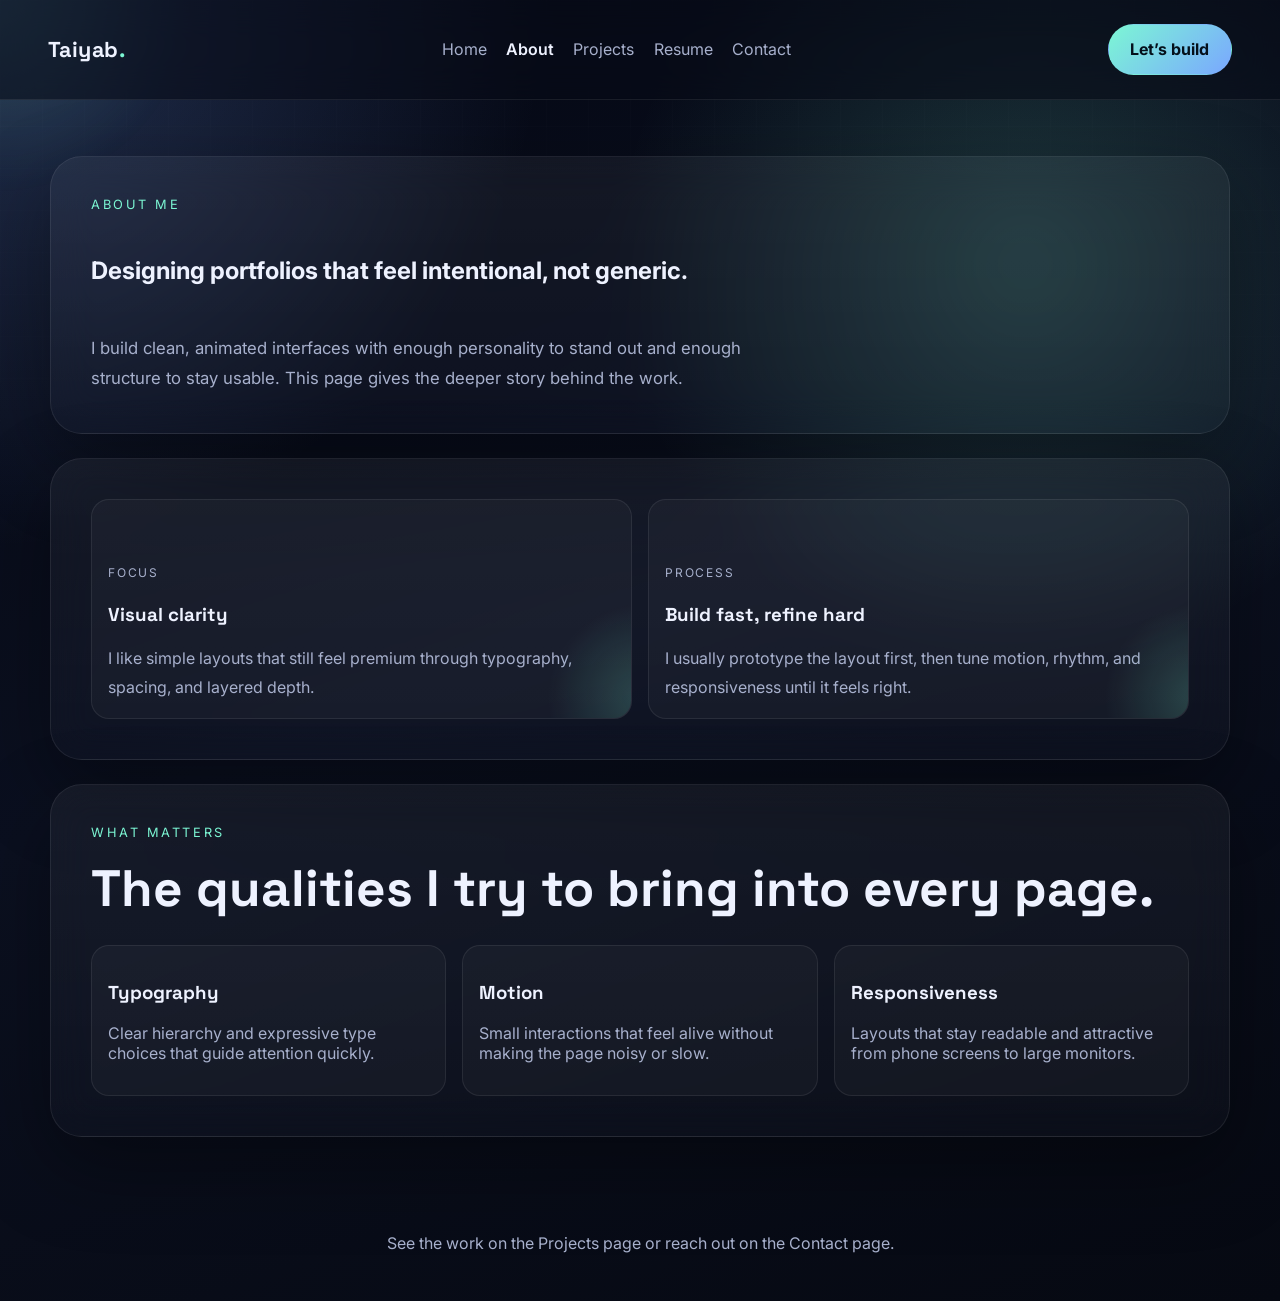
==== about.html @ 10c38002 "Move site files to repository root" ====
<!DOCTYPE html>
<html lang="en">
<head>
    <meta charset="UTF-8">
    <meta name="viewport" content="width=device-width, initial-scale=1.0">
    <meta name="theme-color" content="#0b1020">
    <title>About | Taiyab Portfolio</title>
    <link rel="stylesheet" href="style.css">
</head>
<body>
    <div class="cursor-glow" aria-hidden="true"></div>

    <header class="site-header">
        <a class="brand" href="index.html">Taiyab<span>.</span></a>
        <nav class="site-nav" aria-label="Primary">
            <a href="index.html">Home</a>
            <a href="about.html" aria-current="page">About</a>
            <a href="projects.html">Projects</a>
            <a href="resume.html">Resume</a>
            <a href="contact.html">Contact</a>
        </nav>
        <a class="header-cta" href="contact.html">Let’s build</a>
    </header>

    <main>
        <section class="section page-hero reveal">
            <p class="eyebrow">About me</p>
            <h1>Designing portfolios that feel intentional, not generic.</h1>
            <p class="lead">I build clean, animated interfaces with enough personality to stand out and enough structure to stay usable. This page gives the deeper story behind the work.</p>
        </section>

        <section class="section reveal">
            <div class="about-grid page-about-grid">
                <article class="project-card">
                    <p class="project-tag">Focus</p>
                    <h3>Visual clarity</h3>
                    <p>I like simple layouts that still feel premium through typography, spacing, and layered depth.</p>
                </article>
                <article class="project-card">
                    <p class="project-tag">Process</p>
                    <h3>Build fast, refine hard</h3>
                    <p>I usually prototype the layout first, then tune motion, rhythm, and responsiveness until it feels right.</p>
                </article>
            </div>
        </section>

        <section class="section reveal">
            <div class="section-heading">
                <p class="eyebrow">What matters</p>
                <h2>The qualities I try to bring into every page.</h2>
            </div>
            <div class="service-list">
                <article>
                    <h3>Typography</h3>
                    <p>Clear hierarchy and expressive type choices that guide attention quickly.</p>
                </article>
                <article>
                    <h3>Motion</h3>
                    <p>Small interactions that feel alive without making the page noisy or slow.</p>
                </article>
                <article>
                    <h3>Responsiveness</h3>
                    <p>Layouts that stay readable and attractive from phone screens to large monitors.</p>
                </article>
            </div>
        </section>
    </main>

    <footer class="site-footer">
        <p>See the work on the Projects page or reach out on the Contact page.</p>
    </footer>

    <script src="script.js"></script>
</body>
</html>
---- style.css ----
@import url('https://fonts.googleapis.com/css2?family=Inter:wght@400;500;600;700;800&family=Space+Grotesk:wght@400;500;700&display=swap');

:root {
    --bg: #070b17;
    --bg-soft: rgba(14, 21, 40, 0.72);
    --surface: rgba(18, 26, 48, 0.78);
    --surface-strong: rgba(24, 34, 60, 0.92);
    --text: #eef2ff;
    --muted: #a7b0cc;
    --line: rgba(255, 255, 255, 0.08);
    --accent: #7cf7d4;
    --accent-strong: #7aa7ff;
    --accent-warm: #ffb36b;
    --shadow: 0 30px 80px rgba(0, 0, 0, 0.35);
    --radius-xl: 32px;
    --radius-lg: 24px;
    --radius-md: 18px;
}

* {
    box-sizing: border-box;
}

html {
    scroll-behavior: smooth;
}

body {
    margin: 0;
    font-family: 'Inter', sans-serif;
    color: var(--text);
    background:
        radial-gradient(circle at top left, rgba(122, 167, 255, 0.25), transparent 30%),
        radial-gradient(circle at 80% 20%, rgba(124, 247, 212, 0.18), transparent 28%),
        linear-gradient(160deg, #050814 0%, #0b1020 48%, #060912 100%);
    min-height: 100vh;
    overflow-x: hidden;
}

body::before {
    content: '';
    position: fixed;
    inset: 0;
    pointer-events: none;
    background-image: linear-gradient(rgba(255, 255, 255, 0.02) 1px, transparent 1px), linear-gradient(90deg, rgba(255, 255, 255, 0.02) 1px, transparent 1px);
    background-size: 42px 42px;
    mask-image: linear-gradient(to bottom, rgba(0, 0, 0, 0.6), transparent 85%);
}

a {
    color: inherit;
    text-decoration: none;
}

button,
input,
textarea {
    font: inherit;
}

.cursor-glow {
    position: fixed;
    top: 0;
    left: 0;
    width: 420px;
    height: 420px;
    background: radial-gradient(circle, rgba(124, 247, 212, 0.16), transparent 65%);
    transform: translate(-50%, -50%);
    pointer-events: none;
    filter: blur(16px);
    opacity: 0.9;
    transition: transform 0.15s ease;
    z-index: 0;
}

.site-header,
main,
.site-footer {
    position: relative;
    z-index: 1;
}

.site-header {
    display: flex;
    align-items: center;
    justify-content: space-between;
    gap: 1rem;
    padding: 1.5rem clamp(1.25rem, 4vw, 3rem);
    position: sticky;
    top: 0;
    backdrop-filter: blur(18px);
    background: rgba(7, 11, 23, 0.58);
    border-bottom: 1px solid var(--line);
}

.brand,
.section h2,
.hero h1,
.profile-card h2,
.project-card h3,
.service-list h3,
.contact-section h2 {
    font-family: 'Space Grotesk', sans-serif;
}

.brand {
    font-size: 1.35rem;
    font-weight: 700;
    letter-spacing: 0.02em;
}

.brand span {
    color: var(--accent);
}

.site-nav {
    display: flex;
    gap: 1.2rem;
    color: var(--muted);
}

.site-nav a:hover,
.site-nav a:focus-visible {
    color: var(--text);
}

.site-nav a[aria-current='page'] {
    color: var(--text);
    font-weight: 600;
}

.header-cta,
.button {
    border-radius: 999px;
    padding: 0.9rem 1.35rem;
    border: 1px solid transparent;
    transition: transform 0.2s ease, border-color 0.2s ease, background 0.2s ease;
}

.header-cta,
.button-primary {
    background: linear-gradient(135deg, var(--accent), var(--accent-strong));
    color: #04101b;
    font-weight: 700;
}

.button-secondary {
    border-color: var(--line);
    background: rgba(255, 255, 255, 0.03);
}

.header-cta:hover,
.button:hover,
.filter:hover,
.filter.active {
    transform: translateY(-2px);
}

main {
    width: min(1180px, calc(100% - 2rem));
    margin: 0 auto;
    padding: 2rem 0 5rem;
}

.hero {
    display: grid;
    grid-template-columns: 1.15fr 0.85fr;
    gap: 1.5rem;
    align-items: stretch;
    min-height: calc(100vh - 140px);
    padding: 2rem 0 1rem;
}

.hero-copy,
.hero-panel,
.section,
.contact-section {
    background: linear-gradient(180deg, rgba(255, 255, 255, 0.05), rgba(255, 255, 255, 0.02));
    border: 1px solid var(--line);
    border-radius: var(--radius-xl);
    box-shadow: var(--shadow);
    backdrop-filter: blur(20px);
}

.hero-copy {
    padding: clamp(1.5rem, 4vw, 3rem);
    display: flex;
    flex-direction: column;
    justify-content: center;
}

.eyebrow {
    text-transform: uppercase;
    letter-spacing: 0.2em;
    font-size: 0.8rem;
    color: var(--accent);
    margin: 0 0 1rem;
}

.hero h1 {
    margin: 0;
    font-size: clamp(3rem, 7vw, 6rem);
    line-height: 0.95;
    max-width: 12ch;
}

.lead,
.about-grid p,
.project-card p,
.service-list p,
.contact-section p,
.site-footer p,
.profile-note,
.profile-role {
    color: var(--muted);
}

.lead {
    max-width: 60ch;
    font-size: 1.05rem;
    line-height: 1.8;
    margin: 1.25rem 0 0;
}

.hero-actions {
    display: flex;
    flex-wrap: wrap;
    gap: 0.85rem;
    margin: 2rem 0 0;
}

.quick-stats {
    display: grid;
    grid-template-columns: repeat(3, minmax(0, 1fr));
    gap: 0.85rem;
    list-style: none;
    padding: 0;
    margin: 2rem 0 0;
}

.quick-stats li,
.mini-grid article,
.service-list article,
.project-card {
    background: rgba(255, 255, 255, 0.03);
    border: 1px solid var(--line);
    border-radius: var(--radius-md);
}

.quick-stats li {
    padding: 1rem;
}

.quick-stats strong,
.mini-grid strong {
    display: block;
    font-size: 1.35rem;
    margin-bottom: 0.3rem;
}

.hero-panel {
    padding: 1.5rem;
    display: flex;
    flex-direction: column;
    gap: 1rem;
}

.panel-top {
    display: flex;
    align-items: center;
    gap: 0.65rem;
    color: var(--muted);
}

.status-dot {
    width: 0.8rem;
    height: 0.8rem;
    border-radius: 50%;
    background: var(--accent);
    box-shadow: 0 0 0 0.35rem rgba(124, 247, 212, 0.14);
}

.profile-card {
    display: flex;
    gap: 1rem;
    align-items: center;
    padding: 1.1rem;
    border-radius: var(--radius-lg);
    background: linear-gradient(135deg, rgba(122, 167, 255, 0.14), rgba(124, 247, 212, 0.08));
    border: 1px solid rgba(255, 255, 255, 0.1);
}

.profile-avatar {
    width: 4.25rem;
    aspect-ratio: 1;
    border-radius: 24px;
    display: grid;
    place-items: center;
    font-family: 'Space Grotesk', sans-serif;
    font-size: 1.9rem;
    font-weight: 700;
    background: linear-gradient(135deg, var(--accent-warm), var(--accent-strong));
    color: #09111f;
}

.profile-card h2,
.section h2,
.contact-section h2 {
    margin: 0.1rem 0;
    font-size: clamp(2rem, 4vw, 3.25rem);
}

.profile-role {
    margin: 0;
}

.mini-grid {
    display: grid;
    grid-template-columns: repeat(2, minmax(0, 1fr));
    gap: 0.85rem;
}

.mini-grid article,
.service-list article,
.project-card {
    padding: 1rem;
}

.section {
    margin-top: 1.5rem;
    padding: clamp(1.5rem, 4vw, 2.5rem);
}

.section-heading {
    margin-bottom: 1.5rem;
}

.page-hero {
    display: grid;
    gap: 0.5rem;
}

.section-heading-row {
    display: flex;
    align-items: end;
    justify-content: space-between;
    gap: 1rem;
}

.about-grid,
.service-list,
.project-grid,
.contact-section {
    display: grid;
    gap: 1rem;
}

.about-grid {
    grid-template-columns: repeat(2, minmax(0, 1fr));
}

.page-about-grid {
    grid-template-columns: repeat(2, minmax(0, 1fr));
}

.about-grid p {
    line-height: 1.8;
    margin: 0;
}

.filter-group {
    display: flex;
    flex-wrap: wrap;
    gap: 0.6rem;
}

.filter {
    border: 1px solid var(--line);
    background: rgba(255, 255, 255, 0.03);
    color: var(--text);
    padding: 0.7rem 1rem;
    border-radius: 999px;
    cursor: pointer;
}

.project-grid,
.service-list {
    grid-template-columns: repeat(3, minmax(0, 1fr));
}

.project-card {
    min-height: 220px;
    display: flex;
    flex-direction: column;
    justify-content: end;
    position: relative;
    overflow: hidden;
}

.project-card::before {
    content: '';
    position: absolute;
    inset: auto -20% -35% auto;
    width: 12rem;
    height: 12rem;
    border-radius: 50%;
    background: radial-gradient(circle, rgba(124, 247, 212, 0.2), transparent 70%);
}

.project-tag {
    color: var(--accent);
    text-transform: uppercase;
    letter-spacing: 0.15em;
    font-size: 0.75rem;
}

.contact-section {
    grid-template-columns: 0.9fr 1.1fr;
    align-items: start;
}

.resume-grid {
    grid-template-columns: repeat(3, minmax(0, 1fr));
}

.timeline {
    display: grid;
    gap: 1rem;
}

.timeline-item {
    padding: 1.15rem;
    border-radius: var(--radius-md);
    border: 1px solid var(--line);
    background: rgba(255, 255, 255, 0.03);
}

.timeline-item span {
    color: var(--accent);
    text-transform: uppercase;
    letter-spacing: 0.15em;
    font-size: 0.75rem;
}

.timeline-item strong {
    display: block;
    margin: 0.5rem 0;
    font-size: 1.15rem;
}

.contact-links {
    margin-top: 1rem;
}

.contact-form {
    display: grid;
    gap: 0.9rem;
}

.contact-form label {
    display: grid;
    gap: 0.45rem;
    color: var(--muted);
}

.contact-form input,
.contact-form textarea {
    width: 100%;
    border-radius: 18px;
    border: 1px solid var(--line);
    background: rgba(255, 255, 255, 0.04);
    color: var(--text);
    padding: 1rem;
    outline: none;
}

.contact-form input:focus,
.contact-form textarea:focus {
    border-color: rgba(124, 247, 212, 0.45);
    box-shadow: 0 0 0 4px rgba(124, 247, 212, 0.08);
}

.site-footer {
    width: min(1180px, calc(100% - 2rem));
    margin: 0 auto;
    padding: 0 0 2rem;
    text-align: center;
}

.reveal {
    opacity: 0;
    transform: translateY(24px);
    transition: opacity 0.8s ease, transform 0.8s ease;
}

.reveal.visible {
    opacity: 1;
    transform: translateY(0);
}

@media (max-width: 980px) {
    .hero,
    .contact-section,
    .about-grid,
    .project-grid,
    .service-list,
    .resume-grid,
    .page-about-grid {
        grid-template-columns: 1fr;
    }

    .site-nav {
        display: none;
    }

    .section-heading-row {
        align-items: start;
        flex-direction: column;
    }
}

@media (max-width: 640px) {
    .site-header {
        padding-inline: 1rem;
    }

    main,
    .site-footer {
        width: min(100% - 1rem, 1180px);
    }

    .hero-copy,
    .hero-panel,
    .section,
    .contact-section {
        border-radius: 24px;
    }

    .quick-stats,
    .mini-grid {
        grid-template-columns: 1fr 1fr;
    }

    .hero h1 {
        max-width: 100%;
    }
}
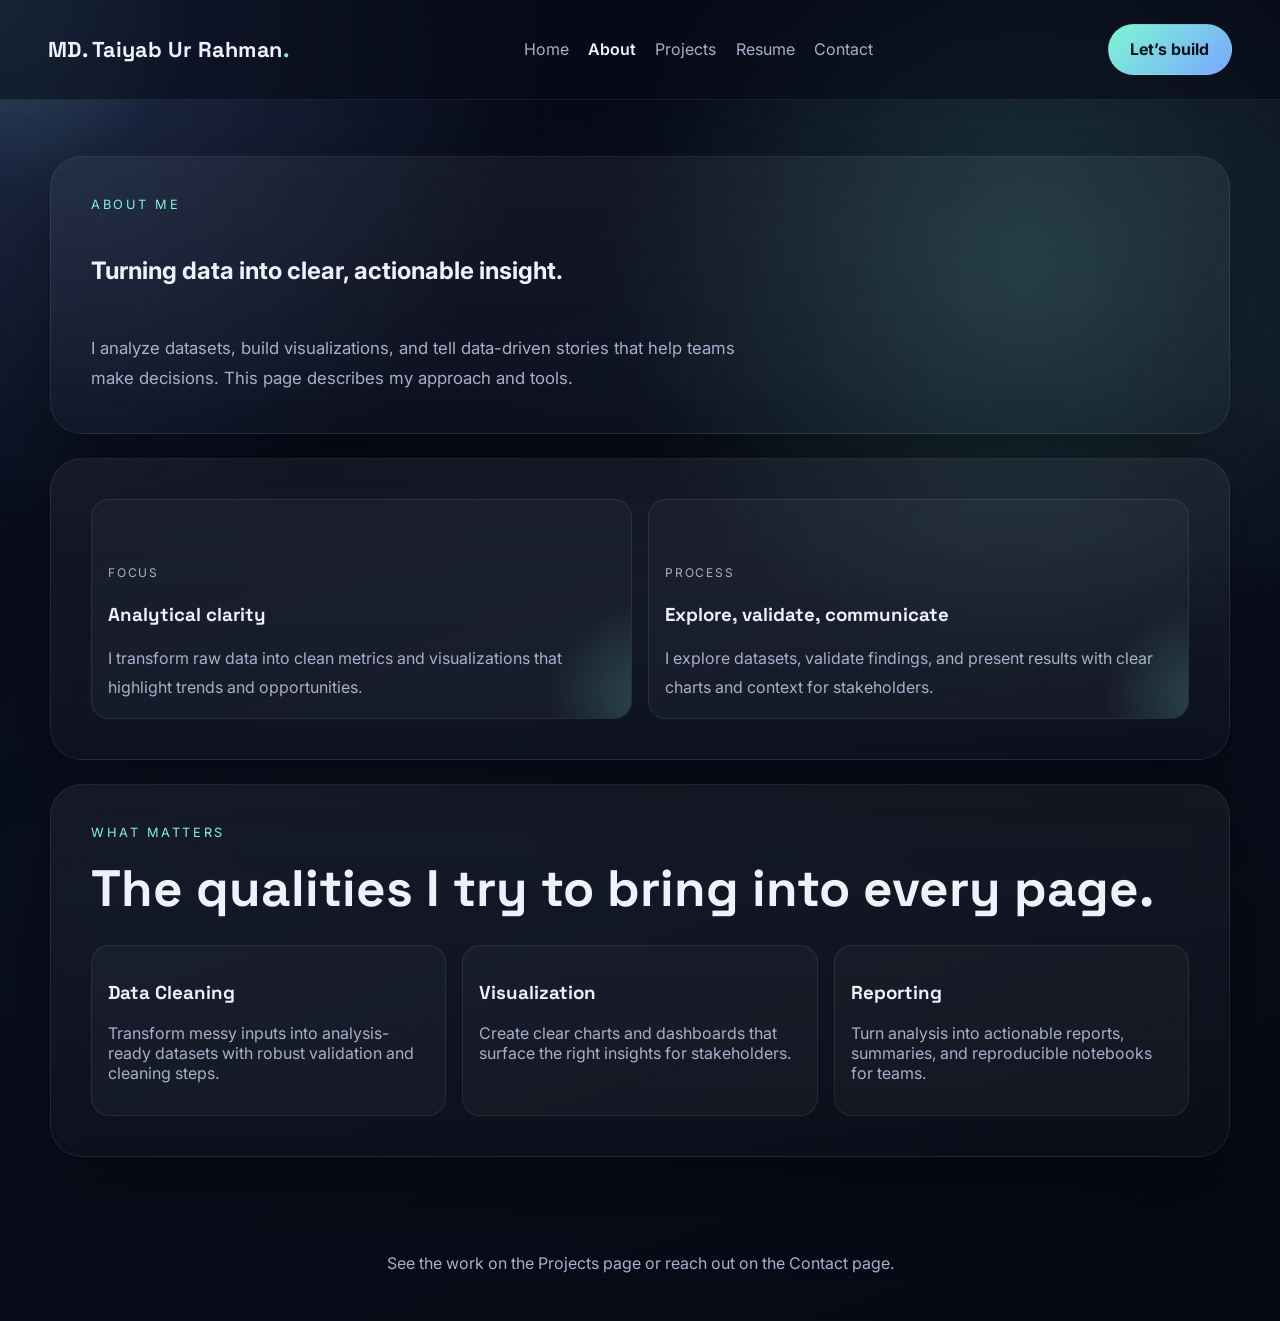
==== commit 829cadf5: "Update about.html" ====
--- a/about.html
+++ b/about.html
@@ -4,14 +4,14 @@
     <meta charset="UTF-8">
     <meta name="viewport" content="width=device-width, initial-scale=1.0">
     <meta name="theme-color" content="#0b1020">
-    <title>About | Taiyab Portfolio</title>
+    <title>About | MD. Taiyab Ur Rahman — Junior Data Analyst</title>
     <link rel="stylesheet" href="style.css">
 </head>
 <body>
     <div class="cursor-glow" aria-hidden="true"></div>
 
     <header class="site-header">
-        <a class="brand" href="index.html">Taiyab<span>.</span></a>
+        <a class="brand" href="index.html">MD. Taiyab Ur Rahman<span>.</span></a>
         <nav class="site-nav" aria-label="Primary">
             <a href="index.html">Home</a>
             <a href="about.html" aria-current="page">About</a>
@@ -19,27 +19,27 @@
             <a href="resume.html">Resume</a>
             <a href="contact.html">Contact</a>
         </nav>
-        <a class="header-cta" href="contact.html">Let’s build</a>
+        <a class="header-cta" href="build.html">Let’s build</a>
     </header>
 
     <main>
         <section class="section page-hero reveal">
             <p class="eyebrow">About me</p>
-            <h1>Designing portfolios that feel intentional, not generic.</h1>
-            <p class="lead">I build clean, animated interfaces with enough personality to stand out and enough structure to stay usable. This page gives the deeper story behind the work.</p>
+            <h1>Turning data into clear, actionable insight.</h1>
+            <p class="lead">I analyze datasets, build visualizations, and tell data-driven stories that help teams make decisions. This page describes my approach and tools.</p>
         </section>
 
         <section class="section reveal">
             <div class="about-grid page-about-grid">
                 <article class="project-card">
                     <p class="project-tag">Focus</p>
-                    <h3>Visual clarity</h3>
-                    <p>I like simple layouts that still feel premium through typography, spacing, and layered depth.</p>
+                    <h3>Analytical clarity</h3>
+                    <p>I transform raw data into clean metrics and visualizations that highlight trends and opportunities.</p>
                 </article>
                 <article class="project-card">
                     <p class="project-tag">Process</p>
-                    <h3>Build fast, refine hard</h3>
-                    <p>I usually prototype the layout first, then tune motion, rhythm, and responsiveness until it feels right.</p>
+                    <h3>Explore, validate, communicate</h3>
+                    <p>I explore datasets, validate findings, and present results with clear charts and context for stakeholders.</p>
                 </article>
             </div>
         </section>
@@ -51,16 +51,16 @@
             </div>
             <div class="service-list">
                 <article>
-                    <h3>Typography</h3>
-                    <p>Clear hierarchy and expressive type choices that guide attention quickly.</p>
+                    <h3>Data Cleaning</h3>
+                    <p>Transform messy inputs into analysis-ready datasets with robust validation and cleaning steps.</p>
                 </article>
                 <article>
-                    <h3>Motion</h3>
-                    <p>Small interactions that feel alive without making the page noisy or slow.</p>
+                    <h3>Visualization</h3>
+                    <p>Create clear charts and dashboards that surface the right insights for stakeholders.</p>
                 </article>
                 <article>
-                    <h3>Responsiveness</h3>
-                    <p>Layouts that stay readable and attractive from phone screens to large monitors.</p>
+                    <h3>Reporting</h3>
+                    <p>Turn analysis into actionable reports, summaries, and reproducible notebooks for teams.</p>
                 </article>
             </div>
         </section>
@@ -72,4 +72,4 @@
 
     <script src="script.js"></script>
 </body>
-</html>+</html>
